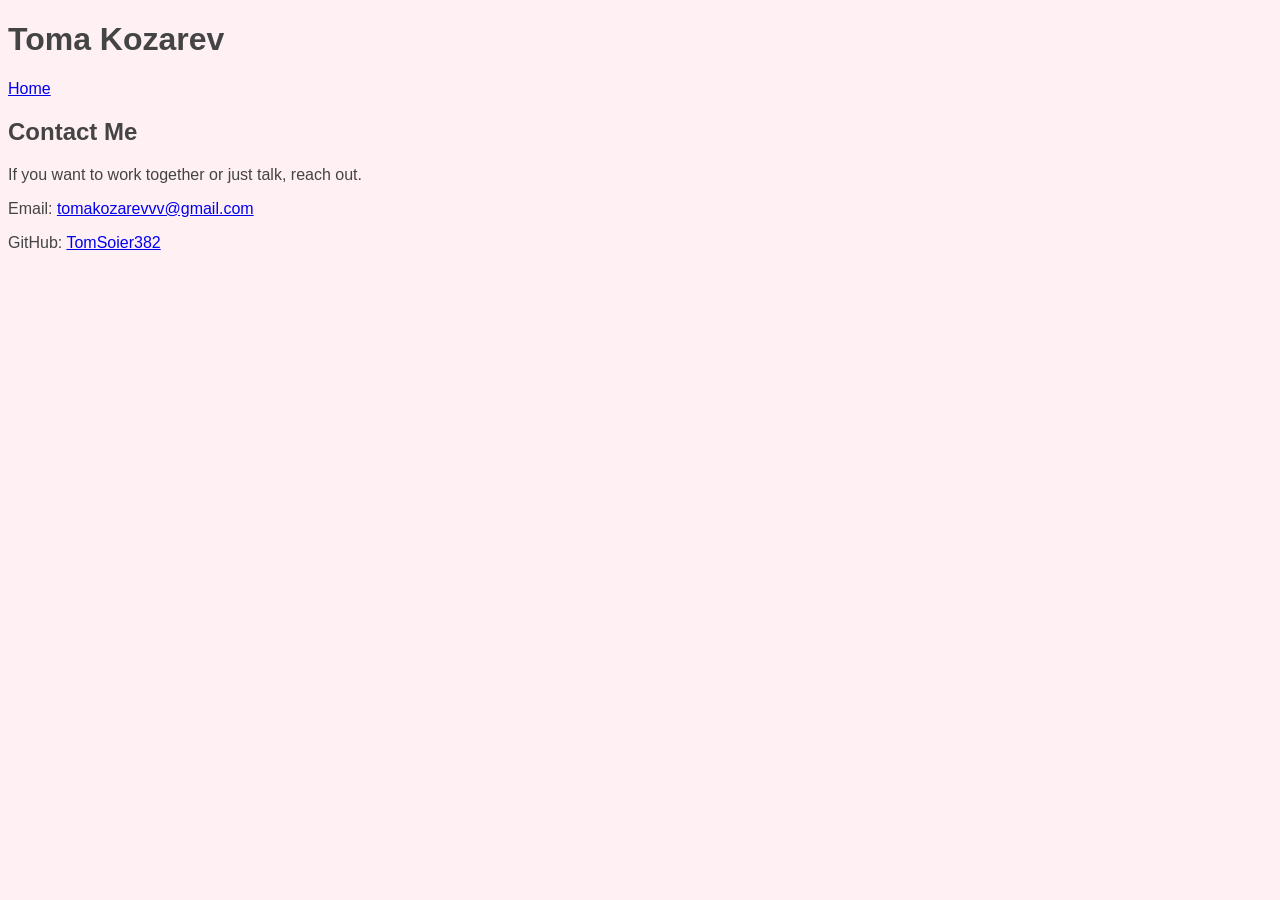
==== contact.html @ d810421c "contact.html Имаше бутон за контакт в страницата с контакти, който беше безмислен. Освен това си про" ====
<!DOCTYPE html>
<html lang="en">
<head>
  <meta charset="UTF-8">
  <title>Contact</title>
  <link rel="stylesheet" href="style.css">
</head>
<body>

<h1>Toma Kozarev</h1>

<nav>
  <a href="index.html">Home</a>
</nav>

<div class="container">
  <h2>Contact Me</h2>
  <p>If you want to work together or just talk, reach out.</p>

  <p>Email: <a href="mailto:tomakozarevvv@gmail.com">tomakozarevvv@gmail.com</a></p>
  <p>GitHub: <a href="#">TomSoier382</a></p>
</div>

</body>
</html>
---- style.css ----
body {
  background-color: #fff0f3;
  color: #444;
}

.hero {
  background: linear-gradient(135deg, #ffcad4, #cdb4db);
  color: #333;
  text-align: center;
  padding: 100px 20px;
}

section {
  background: #ffffff;
  border-radius: 12px;
  padding: 25px;
  margin: 30px;
}
.fade-in.show {
  opacity: 1;
  transform: translateY(0);
}
a {
  position: relative;
  transition: 0.3s;
}

a:hover {
  color: #fff;
}

a::after {
  content: "";
  position: absolute;
  width: 0%;
  height: 2px;
  bottom: -2px;
  left: 0;
  background-color: currentColor;
  transition: 0.3s;
}

a:hover::after {
  width: 100%;
}
.hero h1 {
  animation: float 3s ease-in-out infinite;
}

@keyframes float {
  0% { transform: translateY(0px); }
  50% { transform: translateY(-10px); }
  100% { transform: translateY(0px); }
}
.project {
  transition: 0.3s;
}

.project:hover {
  transform: translateY(-10px);
  box-shadow: 0 10px 30px rgba(0,0,0,0.2);
}
.hero {
  background: linear-gradient(135deg, #a8edea, #fed6e3);
}


@keyframes gradientMove {
  0% { background-position: 0% 50%; }
  50% { background-position: 100% 50%; }
  100% { background-position: 0% 50%; }
}

.portfolio-img {
  width: 14rem;
  height: auto;
  border-radius: 15%;
}

.portfolio-img-horizontal{
  height: 14rem;
  width: auto;
  border-radius: 15%

}
.portfolio-img-vertical{
 height: 14rem;
 width: auto;
 border-radius: 15%

}
.portfolio-img-nonvertical{
  height: 14rem;
  width: auto;
  border-radius: 15%

}
.portfolio-img-nonhorizontal {
  height:14rem;
  width:auto;
  border-radius:15%;
}
.portfolio-img-subhorizontal{
  height: 14rem;
  width:auto;
  border-radius:15%;

}
body { 
  font-family: 'Poppins', sans-serif;
}     
.hover-transition {
  transform: scale(1.05);
}

.headline {
  margin-left: 45px;
}
.project-card {
  transition: transform 0.3s ease, box-shadow 0.3s ease;
  cursor: pointer;
}
.project-card img {
  transition: transform 0.2s ease;
}

.hover-pop {
  transition: transform 0.5s ease-in;
}

.hover-pop:hover{
    transform: scale(1.05);
}
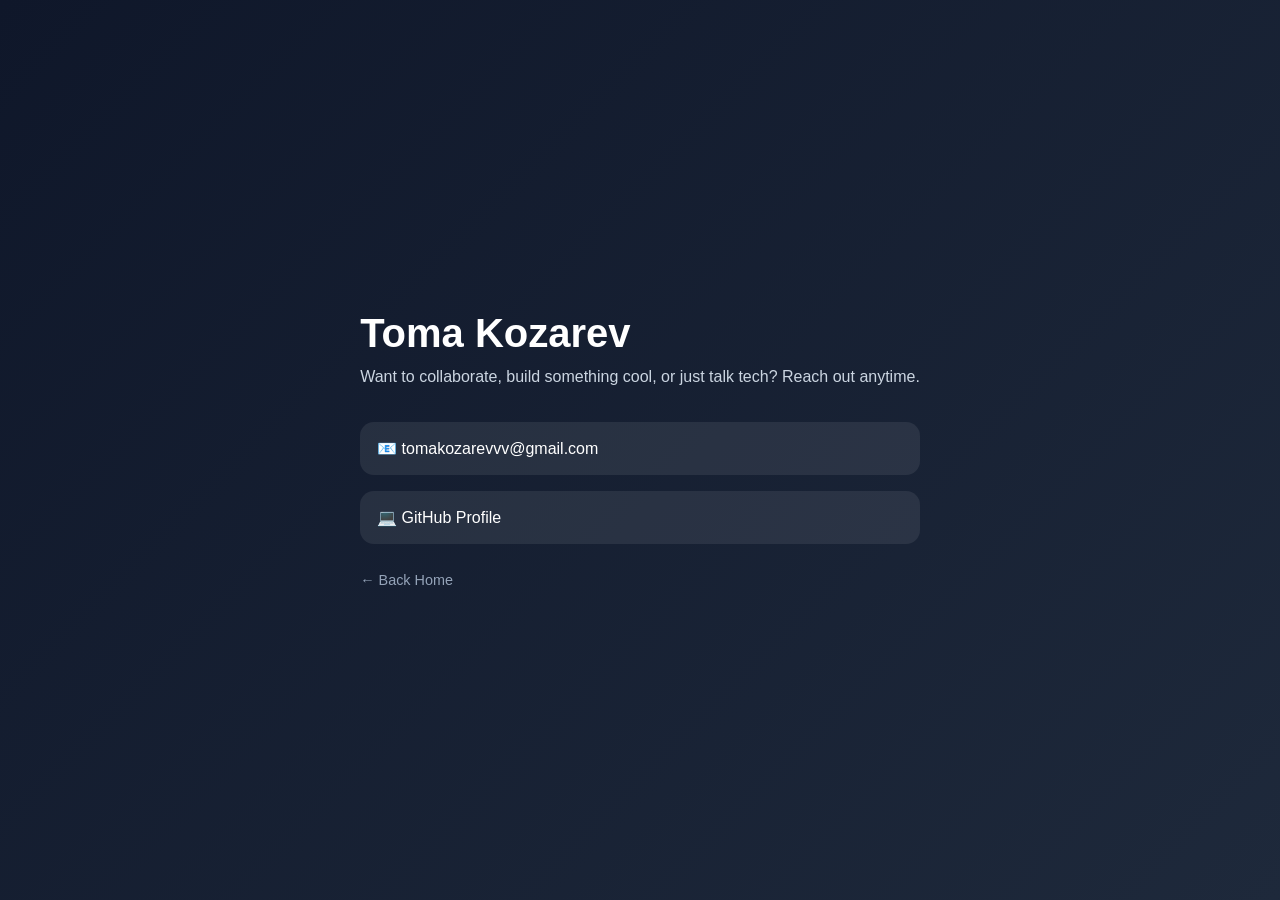
==== commit caeab994: "contact.html направих няколко промени" ====
--- a/contact.html
+++ b/contact.html
@@ -1,25 +1,104 @@
 <!DOCTYPE html>
 <html lang="en">
 <head>
-  <meta charset="UTF-8">
-  <title>Contact</title>
-  <link rel="stylesheet" href="style.css">
+  <meta name="viewport" content="width=device-width, initial-scale=1.0" />
+  <title>Contact | Toma Kozarev</title>
+
+  <style>
+*    {
+      margin: 0;
+      padding: 0;
+      box-sizing: border-box;
+    }
+
+body {
+      height: 100vh;
+      display: flex;
+      justify-content: center;
+      align-items: center;
+      background: linear-gradient(135deg, #0f172a, #1e293b);
+      font-family: Inter, sans-serif;
+      color: white;
+    }
+
+card {
+      background: rgba(255, 255, 255, 0.08);
+      backdrop-filter: blur(12px);
+      border: 1px solid rgba(255,255,255,0.1);
+      border-radius: 24px;
+      padding: 48px;
+      width: 420px;
+      box-shadow: 0 10px 40px rgba(0,0,0,0.3);
+     }
+
+h1   {
+      font-size: 2.5rem;
+      margin-bottom: 8px;
+     }
+
+.subtitle {
+      color: #cbd5e1;
+      margin-bottom: 32px;
+      line-height: 1.6;
+     }
+
+.links {
+      display: flex;
+      flex-direction: column;
+      gap: 16px;
+      }
+
+.link {
+      text-decoration: none;
+      color: white;
+      background: rgba(255,255,255,0.08);
+      padding: 16px;
+      border-radius: 14px;
+      transition: 0.25s ease;
+      border: 1px solid transparent;
+      }
+
+.link:hover {
+      transform: translateY(-2px);
+      border-color: #38bdf8;
+      background: rgba(255,255,255,0.12);
+      }
+
+.back {
+      display: inline-block;
+      margin-top: 28px;
+      color: #94a3b8;
+      text-decoration: none;
+      font-size: 0.9rem;
+      }
+
+.back:hover {
+      color: white;
+      }
+  </style>
 </head>
 <body>
 
-<h1>Toma Kozarev</h1>
+<div class="card">
+    <h1>Toma Kozarev</h1>
 
-<nav>
-  <a href="index.html">Home</a>
-</nav>
+    <p class="subtitle">
+      Want to collaborate, build something cool, or just talk tech?
+      Reach out anytime.
+    </p>
 
-<div class="container">
-  <h2>Contact Me</h2>
-  <p>If you want to work together or just talk, reach out.</p>
+    <div class="links">
+      <a class="link" href="mailto:tomakozarevvv@gmail.com">
+        📧 tomakozarevvv@gmail.com
+      </a>
 
-  <p>Email: <a href="mailto:tomakozarevvv@gmail.com">tomakozarevvv@gmail.com</a></p>
-  <p>GitHub: <a href="#">TomSoier382</a></p>
-</div>
+      <a class="link" href="https://github.com/TomSoier382" target="_blank">
+        💻 GitHub Profile
+      </a>
+    </div>
+
+    <a class="back" href="index.html">← Back Home</a>
+  </div>
 
 </body>
 </html>
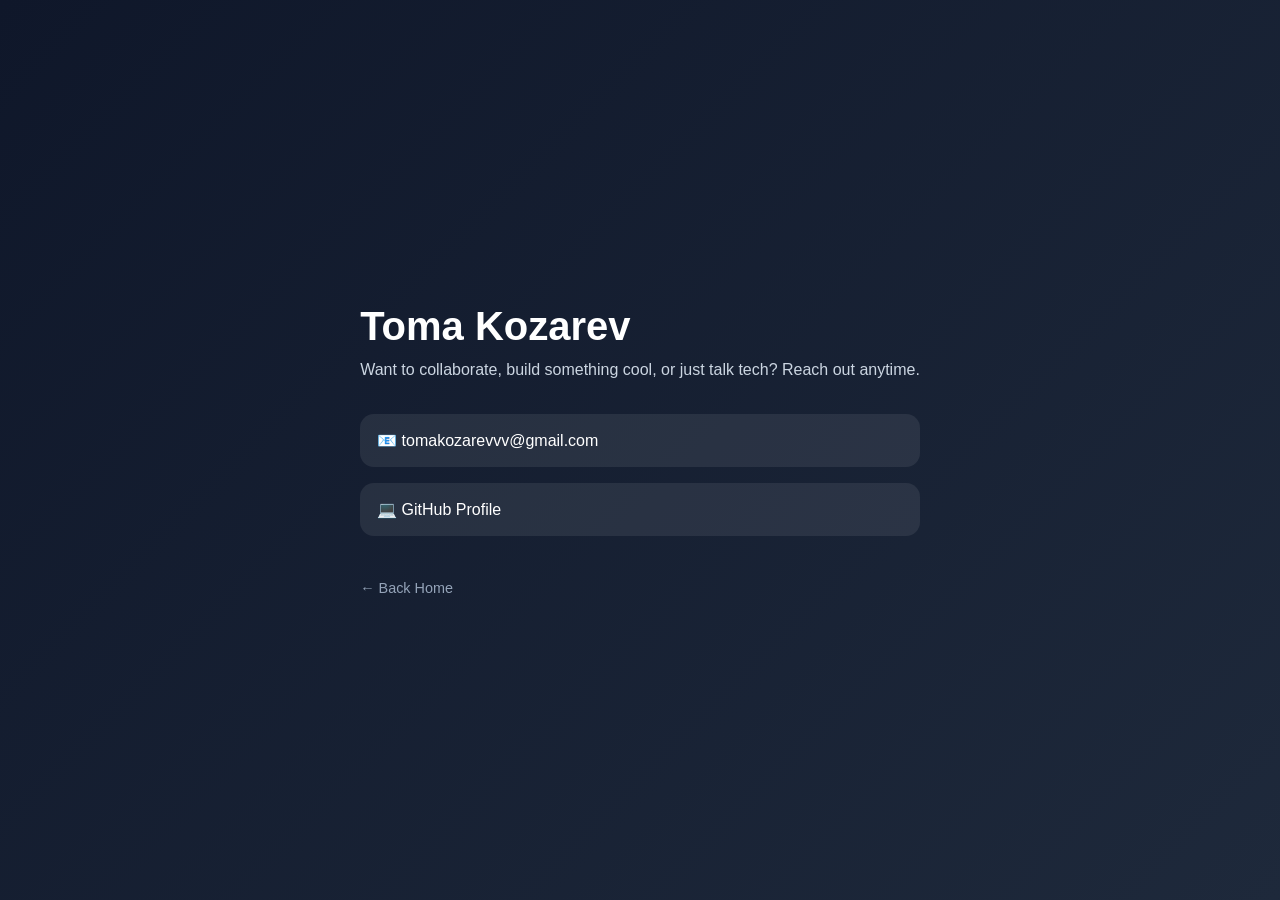
==== commit 640c36a0: "contact.html във вижуал студио ми изписва, че имам некачени промени в гитхъб и затва ги качвам" ====
--- a/contact.html
+++ b/contact.html
@@ -75,30 +75,21 @@
 .back:hover {
       color: white;
       }
-  </style>
+</style>
 </head>
 <body>
 
 <div class="card">
-    <h1>Toma Kozarev</h1>
+         <h1>Toma Kozarev</h1>
+         <p class="subtitle">
+         Want to collaborate, build something cool, or just talk tech?
+         Reach out anytime.
+</p>
+         <div class="links">
+         <a class="link" href="mailto:tomakozarevvv@gmail.com">
+         📧 tomakozarevvv@gmail.com
+</a>
+         <a class="link" href="https://github.com/TomSoier382" target="_blank">
+         💻 GitHub Profile
 
-    <p class="subtitle">
-      Want to collaborate, build something cool, or just talk tech?
-      Reach out anytime.
-    </p>
-
-    <div class="links">
-      <a class="link" href="mailto:tomakozarevvv@gmail.com">
-        📧 tomakozarevvv@gmail.com
-      </a>
-
-      <a class="link" href="https://github.com/TomSoier382" target="_blank">
-        💻 GitHub Profile
-      </a>
-    </div>
-
-    <a class="back" href="index.html">← Back Home</a>
-  </div>
-
-</body>
-</html>+<a class="back" href="index.html">← Back Home</a>
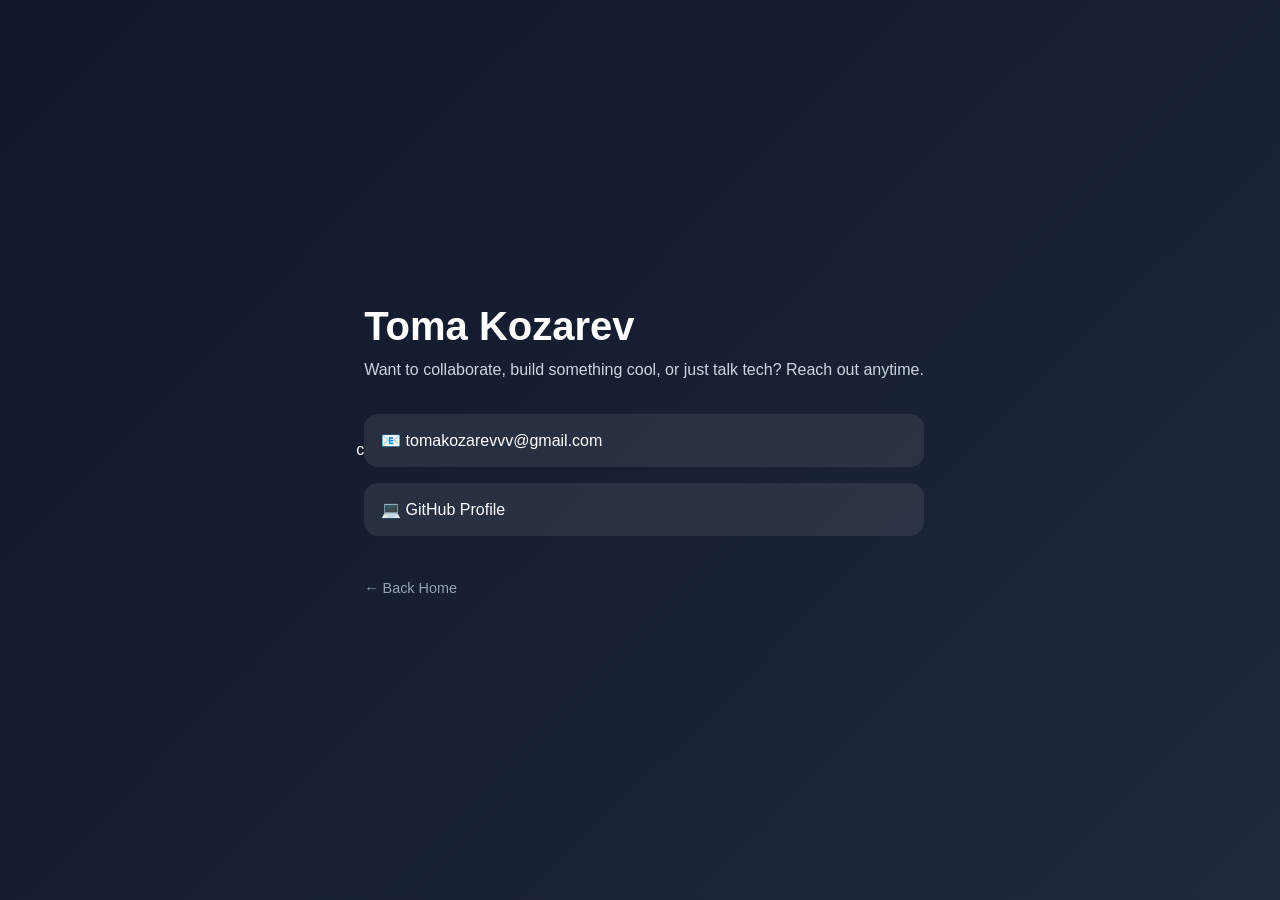
==== commit 4113d5fb: "contact.html оправих малко по малко кода, така че да отговаря на критериите" ====
--- a/contact.html
+++ b/contact.html
@@ -75,8 +75,7 @@
 .back:hover {
       color: white;
       }
-</style>
-</head>
+</style>с
 <body>
 
 <div class="card">
@@ -92,4 +91,4 @@
          <a class="link" href="https://github.com/TomSoier382" target="_blank">
          💻 GitHub Profile
 
-<a class="back" href="index.html">← Back Home</a>+<a class="back" href="index.html">← Back Home</a>
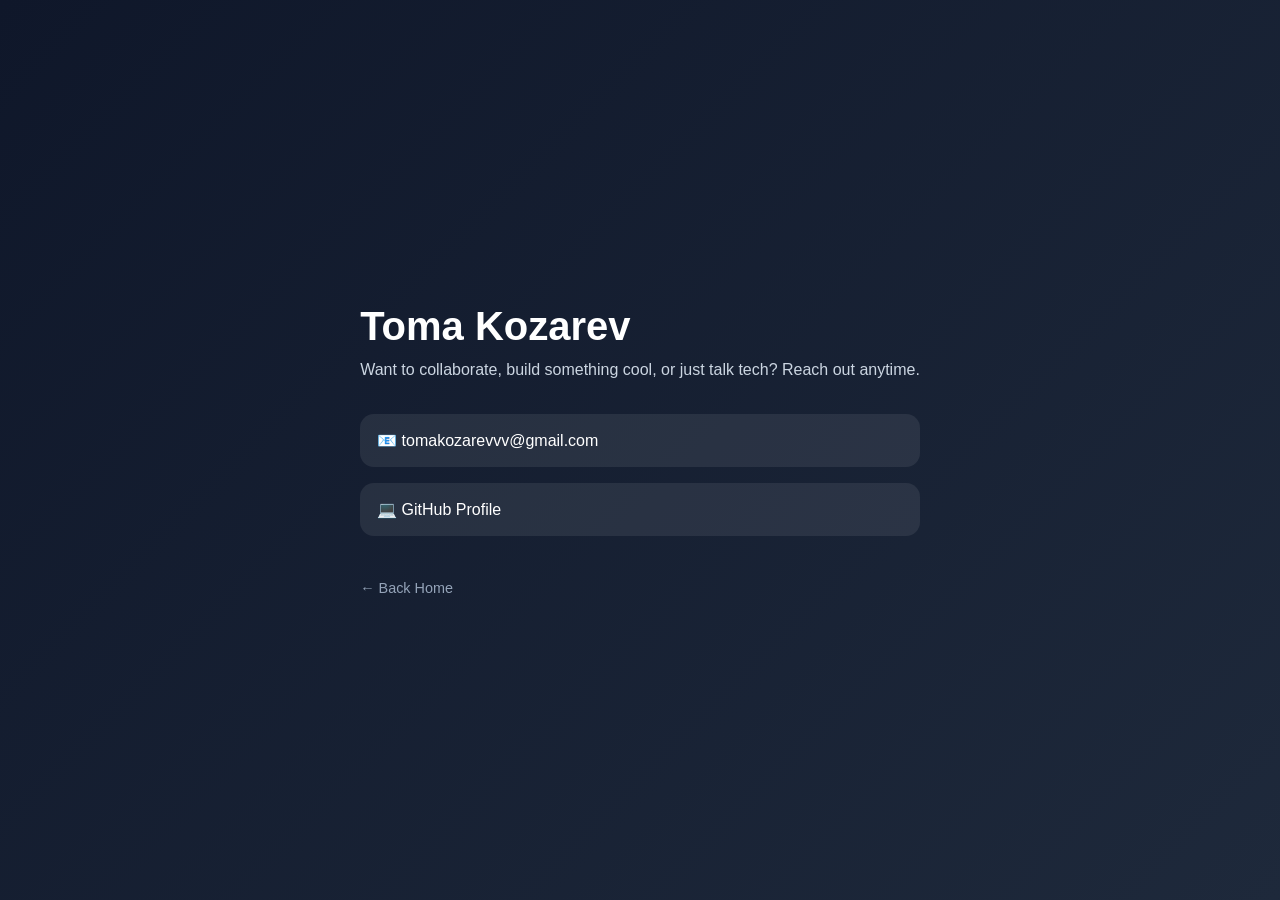
==== commit 40439706: "contact.html довърших кода, както ми казахте" ====
--- a/contact.html
+++ b/contact.html
@@ -1,6 +1,7 @@
 <!DOCTYPE html>
 <html lang="en">
 <head>
+  <meta charset="UTF-8">
   <meta name="viewport" content="width=device-width, initial-scale=1.0" />
   <title>Contact | Toma Kozarev</title>
 
@@ -75,7 +76,7 @@
 .back:hover {
       color: white;
       }
-</style>с
+</style>
 <body>
 
 <div class="card">
